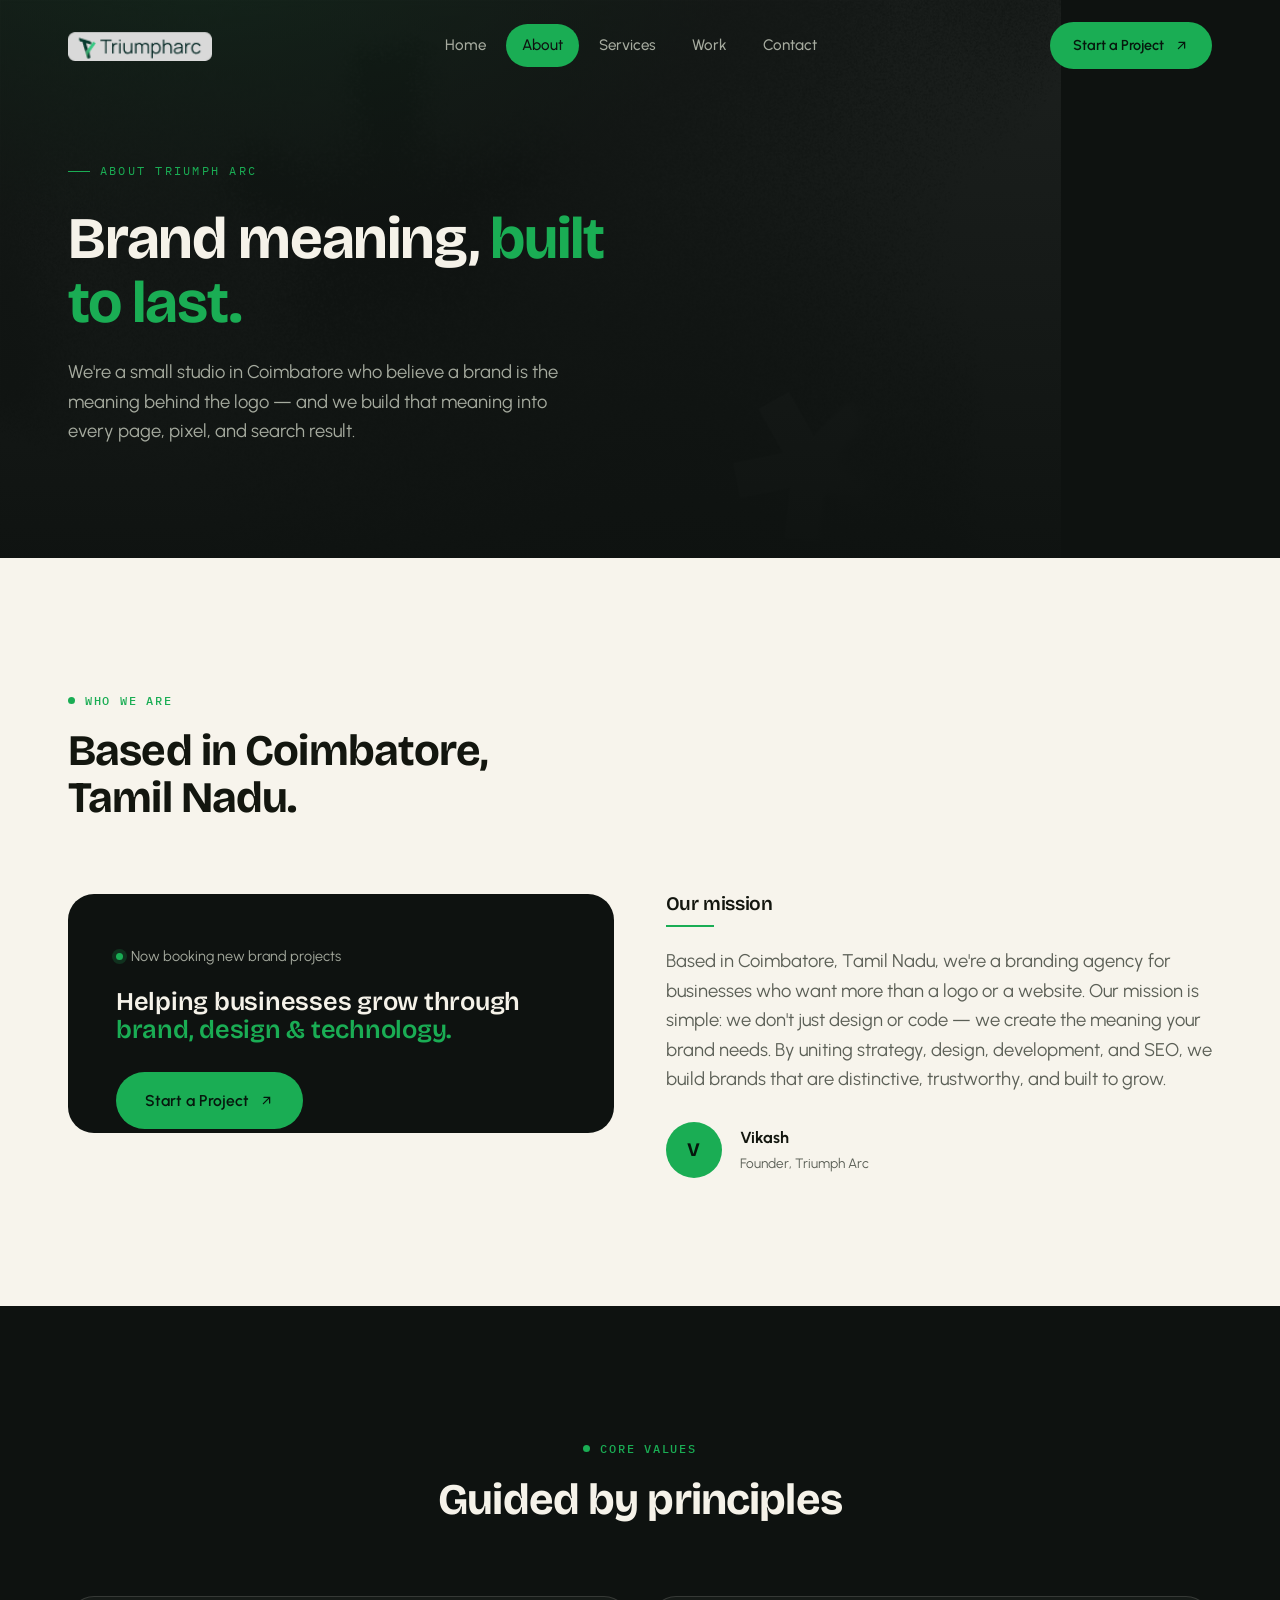
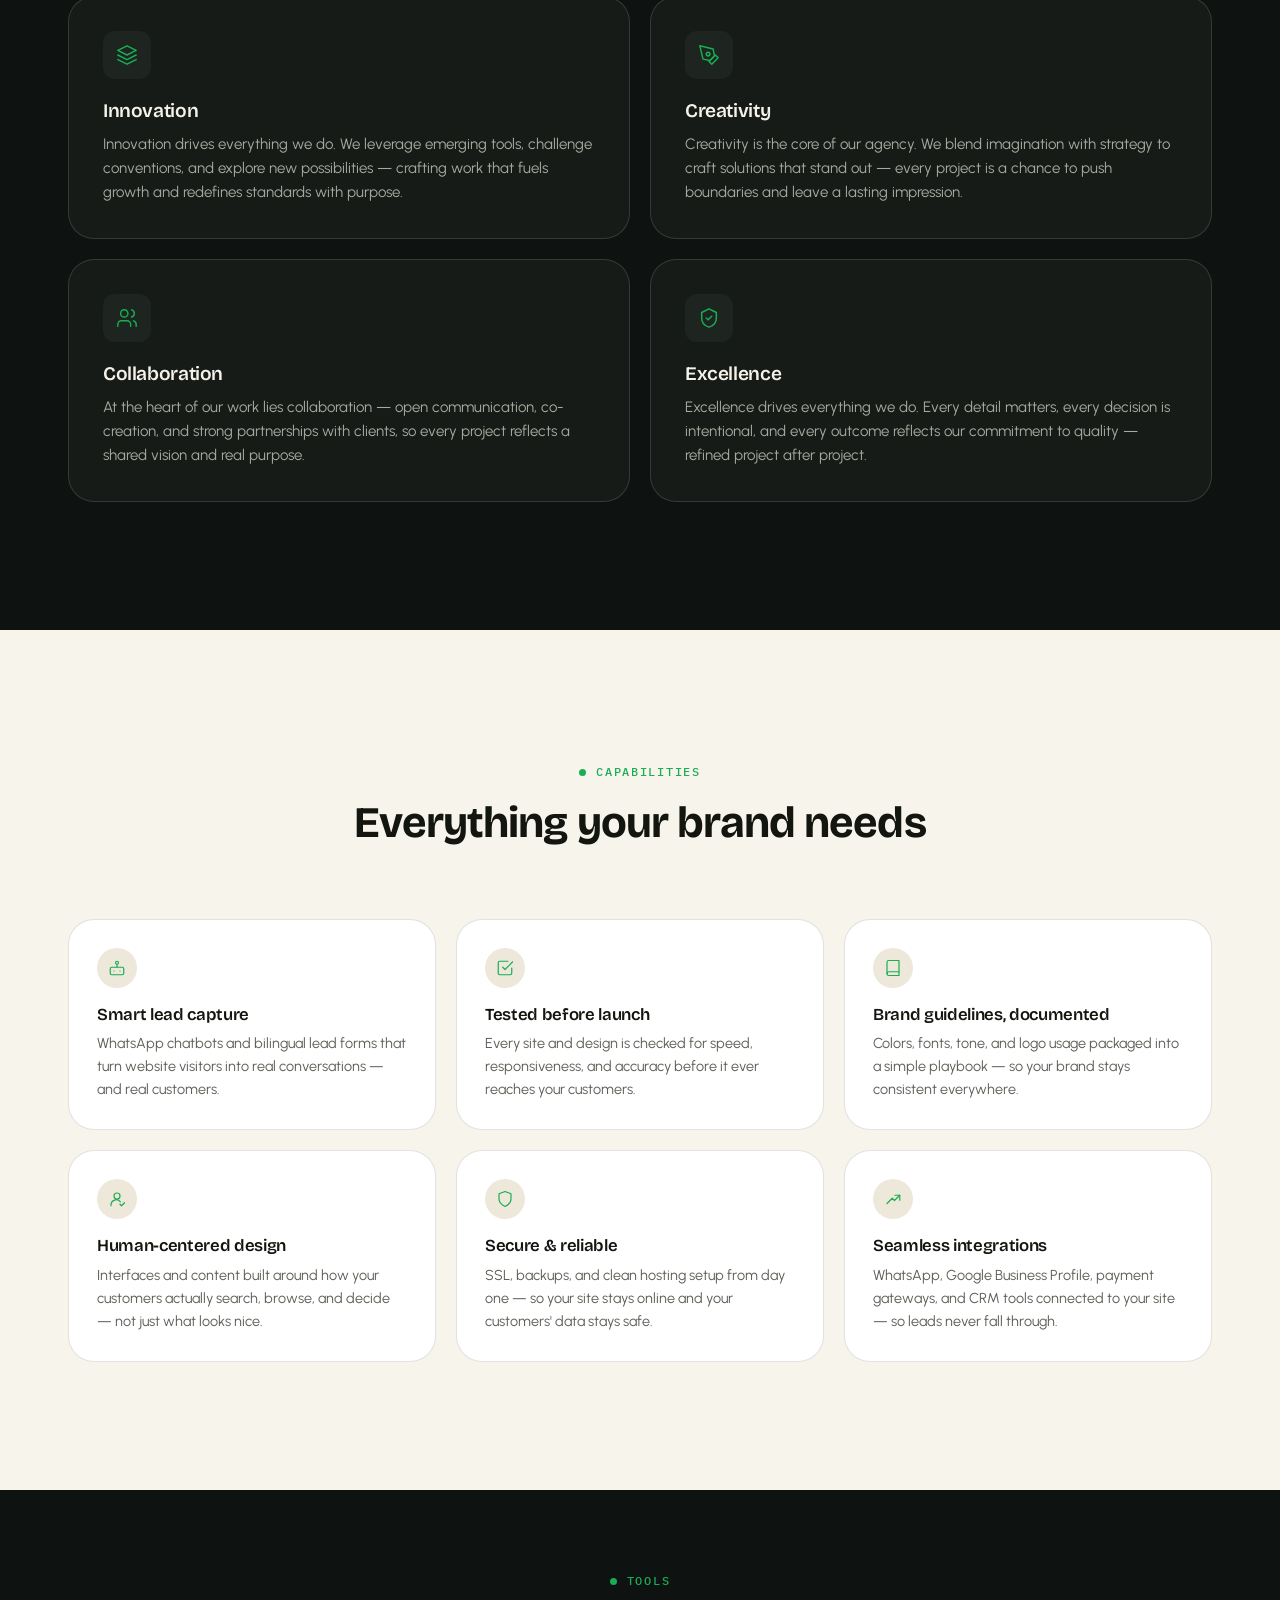
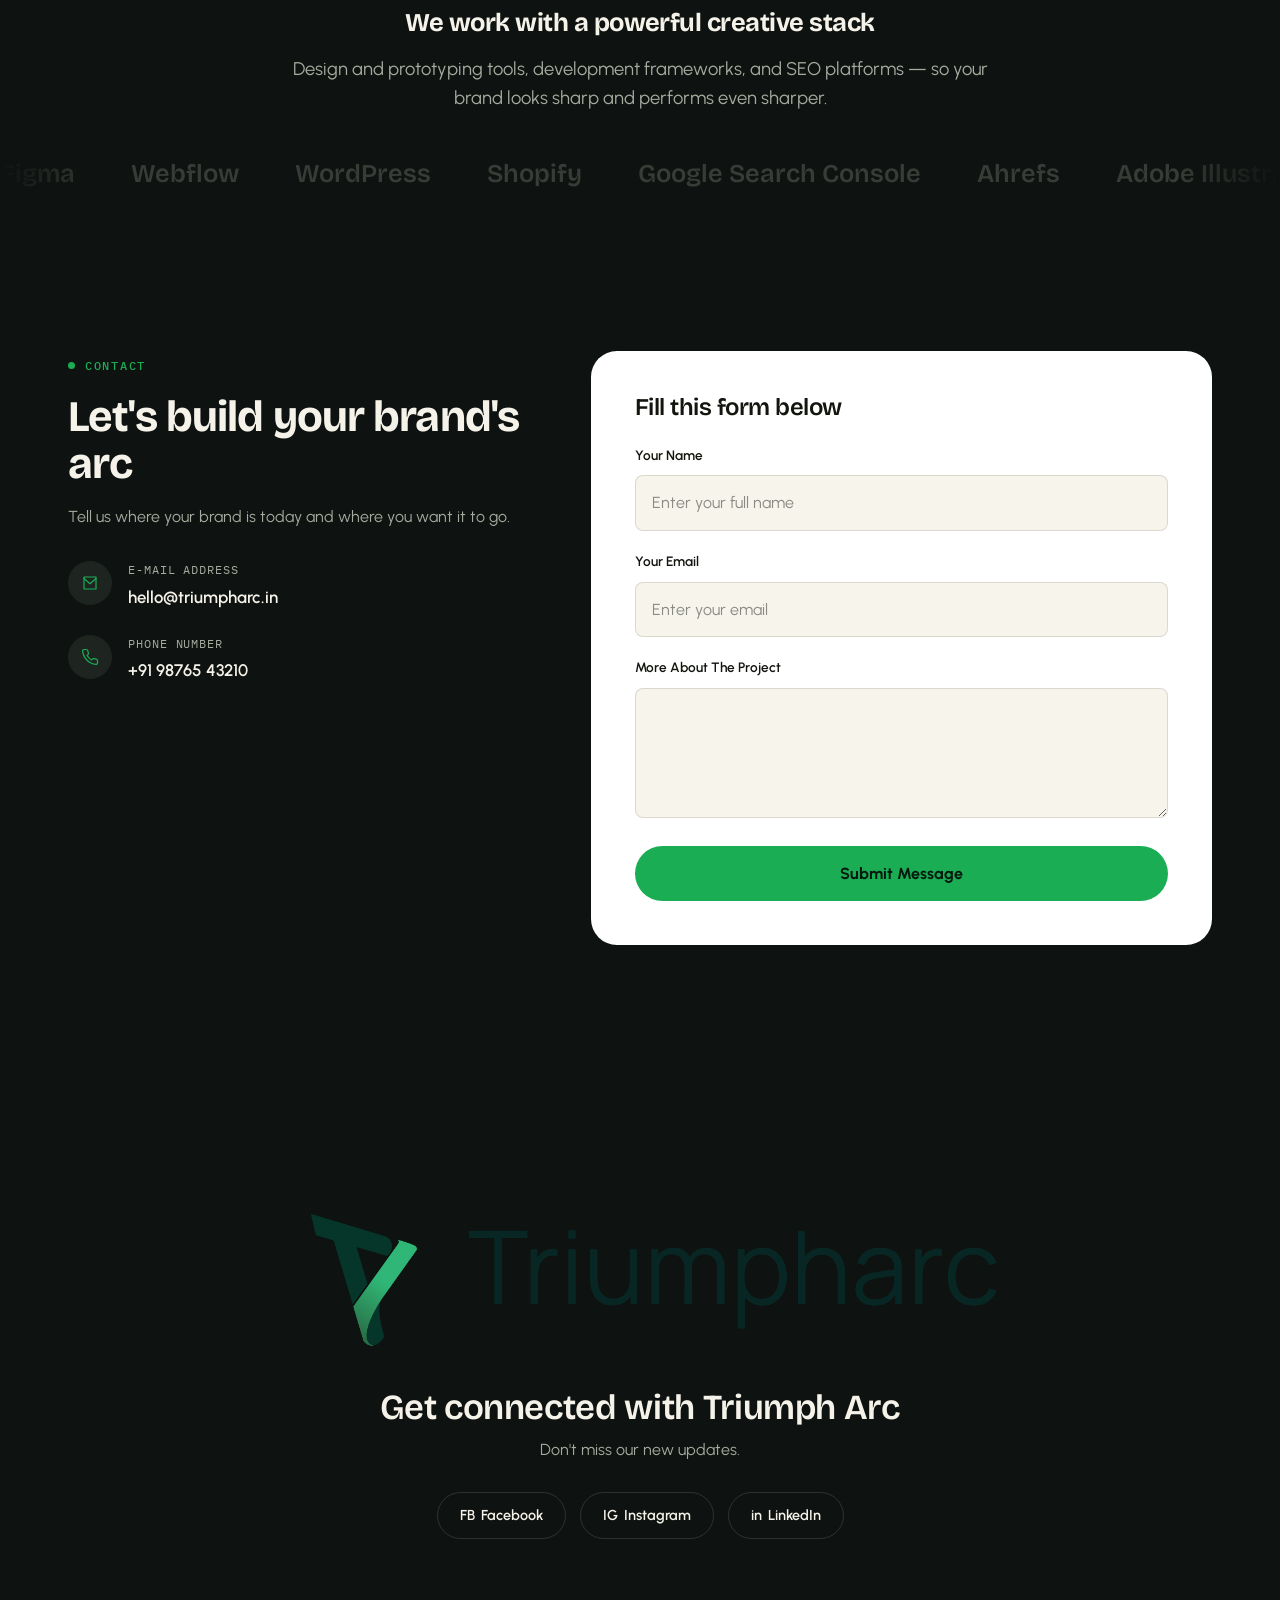
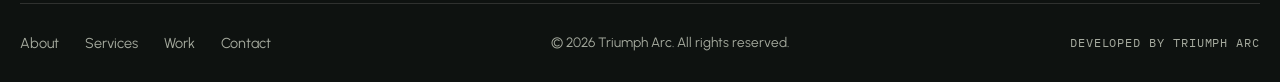
==== about.html @ 8e70c508 "Add files via upload" ====
<!DOCTYPE html>
<html lang="en-US">
<head>
<meta charset="utf-8">
<title>About | Triumph Arc</title>
<meta name="author" content="Triumph Arc">
<meta name="viewport" content="width=device-width, initial-scale=1, maximum-scale=1">
<meta name="description" content="Triumph Arc is a branding, web design & SEO studio based in Coimbatore, Tamil Nadu — built on the belief that a brand is meaning, not just a logo.">

<link rel="preconnect" href="https://fonts.googleapis.com">
<link rel="preconnect" href="https://fonts.gstatic.com" crossorigin>
<link href="https://fonts.googleapis.com/css2?family=Bricolage+Grotesque:opsz,wght@12..96,500;12..96,600;12..96,700;12..96,800&family=Urbanist:wght@400;500;600;700;800&family=IBM+Plex+Mono:wght@500&display=swap" rel="stylesheet">
<link rel="stylesheet" href="assets/css/style.css">
<link rel="shortcut icon" href="assets/images/logo/favicon.svg">
</head>
<body>

<header class="site-header">
  <div class="container">
    <a href="index.html" class="brand"><img src="assets/images/logo/logo-triumph.png" alt="Triumph Arc"></a>
    <nav class="main-nav">
      <a href="index.html">Home</a>
      <a href="about.html" class="active">About</a>
      <a href="service-single.html">Services</a>
      <a href="work-single.html">Work</a>
      <a href="contact.html">Contact</a>
    </nav>
    <div class="header-actions">
      <a href="contact.html" class="btn btn-primary">Start a Project
        <svg viewBox="0 0 24 24" fill="none" stroke="currentColor" stroke-width="2" stroke-linecap="round"><path d="M7 17 17 7M8 7h9v9"/></svg>
      </a>
      <button class="nav-toggle" aria-label="Open menu"><span></span><span></span><span></span></button>
    </div>
  </div>
</header>

<div class="mobile-nav">
  <a href="index.html">Home</a>
  <a href="about.html">About</a>
  <a href="service-single.html">Services</a>
  <a href="work-single.html">Work</a>
  <a href="contact.html">Contact</a>
  <a href="contact.html" class="btn btn-primary">Start a Project</a>
</div>

<main>

  <!-- Page hero -->
  <section class="hero hero-noVideo">
    <img class="hero-texture" src="assets/images/section/texture-1.jpg" alt="">
    <div class="container hero-inner">
      <div class="hero-eyebrow">About Triumph Arc</div>
      <h1 data-reveal>Brand meaning, <span class="accent">built to last.</span></h1>
      <p class="lead" data-reveal data-reveal-delay="1">We're a small studio in Coimbatore who believe a brand is the meaning behind the logo — and we build that meaning into every page, pixel, and search result.</p>
    </div>
  </section>

  <!-- Mission -->
  <section class="on-paper pad">
    <div class="container">
      <div class="section-head" data-reveal>
        <div class="eyebrow">Who we are</div>
        <h2>Based in Coimbatore, <br>Tamil Nadu.</h2>
      </div>
      <div class="split">
        <div data-reveal>
          <div class="intro-card" style="padding-bottom:4px;">
            <div class="status-dot"><i></i> Now booking new brand projects</div>
            <h3 style="max-width:none;">Helping businesses grow through <span class="hl">brand, design & technology.</span></h3>
            <a href="contact.html" class="btn btn-primary">Start a Project
              <svg viewBox="0 0 24 24" fill="none" stroke="currentColor" stroke-width="2" stroke-linecap="round"><path d="M7 17 17 7M8 7h9v9"/></svg>
            </a>
          </div>
        </div>
        <div data-reveal data-reveal-delay="1">
          <h4 style="margin-bottom:10px;">Our mission</h4>
          <div style="width:48px;height:2px;background:var(--green);margin-bottom:20px;"></div>
          <p class="lead" style="color:var(--text-ink-soft);">Based in Coimbatore, Tamil Nadu, we're a branding agency for businesses who want more than a logo or a website. Our mission is simple: we don't just design or code — we create the meaning your brand needs. By uniting strategy, design, development, and SEO, we build brands that are distinctive, trustworthy, and built to grow.</p>
          <div class="founder-card">
            <div class="founder-avatar">V</div>
            <div>
              <b>Vikash</b>
              <span>Founder, Triumph Arc</span>
            </div>
          </div>
        </div>
      </div>
    </div>
  </section>

  <!-- Core Values -->
  <section class="on-ink pad">
    <div class="container">
      <div class="section-head center" data-reveal>
        <div class="eyebrow" style="justify-content:center;">Core values</div>
        <h2 style="color:var(--text-paper);">Guided by principles</h2>
      </div>
      <div class="values-grid">
        <div class="value-card" data-reveal>
          <div class="ic"><svg viewBox="0 0 24 24" fill="none" stroke-width="1.6" stroke-linecap="round" stroke-linejoin="round"><path d="M12 2 2 7l10 5 10-5-10-5Z"/><path d="m2 17 10 5 10-5"/><path d="m2 12 10 5 10-5"/></svg></div>
          <h4>Innovation</h4>
          <p>Innovation drives everything we do. We leverage emerging tools, challenge conventions, and explore new possibilities — crafting work that fuels growth and redefines standards with purpose.</p>
        </div>
        <div class="value-card" data-reveal data-reveal-delay="1">
          <div class="ic"><svg viewBox="0 0 24 24" fill="none" stroke-width="1.6" stroke-linecap="round" stroke-linejoin="round"><path d="M12 19l7-7 3 3-7 7-3-3z"/><path d="M18 13l-1.5-7.5L2 2l3.5 14.5L13 18l5-5z"/><circle cx="11" cy="11" r="2"/></svg></div>
          <h4>Creativity</h4>
          <p>Creativity is the core of our agency. We blend imagination with strategy to craft solutions that stand out — every project is a chance to push boundaries and leave a lasting impression.</p>
        </div>
        <div class="value-card" data-reveal>
          <div class="ic"><svg viewBox="0 0 24 24" fill="none" stroke-width="1.6" stroke-linecap="round" stroke-linejoin="round"><circle cx="9" cy="7" r="4"/><path d="M2 21v-2a4 4 0 0 1 4-4h6a4 4 0 0 1 4 4v2"/><path d="M17 3.13a4 4 0 0 1 0 7.75"/><path d="M22 21v-2a4 4 0 0 0-3-3.87"/></svg></div>
          <h4>Collaboration</h4>
          <p>At the heart of our work lies collaboration — open communication, co-creation, and strong partnerships with clients, so every project reflects a shared vision and real purpose.</p>
        </div>
        <div class="value-card" data-reveal data-reveal-delay="1">
          <div class="ic"><svg viewBox="0 0 24 24" fill="none" stroke-width="1.6" stroke-linecap="round" stroke-linejoin="round"><path d="M12 2 4 6v6c0 5 3.4 8.7 8 10 4.6-1.3 8-5 8-10V6l-8-4Z"/><path d="m9 12 2 2 4-4"/></svg></div>
          <h4>Excellence</h4>
          <p>Excellence drives everything we do. Every detail matters, every decision is intentional, and every outcome reflects our commitment to quality — refined project after project.</p>
        </div>
      </div>
    </div>
  </section>

  <!-- Capabilities -->
  <section class="on-paper pad">
    <div class="container">
      <div class="section-head center" data-reveal>
        <div class="eyebrow" style="justify-content:center;">Capabilities</div>
        <h2>Everything your brand needs</h2>
      </div>
      <div class="capability-grid">
        <div class="capability-card" data-reveal>
          <div class="ic"><svg viewBox="0 0 24 24" fill="none" stroke-width="1.6" stroke-linecap="round" stroke-linejoin="round"><rect x="3" y="11" width="18" height="10" rx="2"/><circle cx="12" cy="5" r="2"/><path d="M12 7v4M8 16h.01M16 16h.01"/></svg></div>
          <h4>Smart lead capture</h4>
          <p>WhatsApp chatbots and bilingual lead forms that turn website visitors into real conversations — and real customers.</p>
        </div>
        <div class="capability-card" data-reveal data-reveal-delay="1">
          <div class="ic"><svg viewBox="0 0 24 24" fill="none" stroke-width="1.6" stroke-linecap="round" stroke-linejoin="round"><path d="M9 11l3 3L22 4"/><path d="M21 12v7a2 2 0 0 1-2 2H5a2 2 0 0 1-2-2V5a2 2 0 0 1 2-2h11"/></svg></div>
          <h4>Tested before launch</h4>
          <p>Every site and design is checked for speed, responsiveness, and accuracy before it ever reaches your customers.</p>
        </div>
        <div class="capability-card" data-reveal data-reveal-delay="2">
          <div class="ic"><svg viewBox="0 0 24 24" fill="none" stroke-width="1.6" stroke-linecap="round" stroke-linejoin="round"><path d="M4 19.5A2.5 2.5 0 0 1 6.5 17H20"/><path d="M6.5 2H20v20H6.5A2.5 2.5 0 0 1 4 19.5v-15A2.5 2.5 0 0 1 6.5 2Z"/></svg></div>
          <h4>Brand guidelines, documented</h4>
          <p>Colors, fonts, tone, and logo usage packaged into a simple playbook — so your brand stays consistent everywhere.</p>
        </div>
        <div class="capability-card" data-reveal>
          <div class="ic"><svg viewBox="0 0 24 24" fill="none" stroke-width="1.6" stroke-linecap="round" stroke-linejoin="round"><circle cx="12" cy="8" r="4"/><path d="M4 21v-1a7 7 0 0 1 12.5-4.3"/><path d="m16 19 2 2 4-4"/></svg></div>
          <h4>Human-centered design</h4>
          <p>Interfaces and content built around how your customers actually search, browse, and decide — not just what looks nice.</p>
        </div>
        <div class="capability-card" data-reveal data-reveal-delay="1">
          <div class="ic"><svg viewBox="0 0 24 24" fill="none" stroke-width="1.6" stroke-linecap="round" stroke-linejoin="round"><path d="M12 22s8-4 8-10V5l-8-3-8 3v7c0 6 8 10 8 10Z"/></svg></div>
          <h4>Secure & reliable</h4>
          <p>SSL, backups, and clean hosting setup from day one — so your site stays online and your customers' data stays safe.</p>
        </div>
        <div class="capability-card" data-reveal data-reveal-delay="2">
          <div class="ic"><svg viewBox="0 0 24 24" fill="none" stroke-width="1.6" stroke-linecap="round" stroke-linejoin="round"><path d="M21 7 14 14l-3-3-7 7"/><path d="M14.5 7H21v6.5"/></svg></div>
          <h4>Seamless integrations</h4>
          <p>WhatsApp, Google Business Profile, payment gateways, and CRM tools connected to your site — so leads never fall through.</p>
        </div>
      </div>
    </div>
  </section>

  <!-- Tools marquee -->
  <section class="on-ink pad-sm">
    <div class="container">
      <div class="section-head center" data-reveal style="margin-bottom:40px;">
        <div class="eyebrow" style="justify-content:center;">Tools</div>
        <h2 style="color:var(--text-paper);font-size:var(--fs-h3);">We work with a powerful creative stack</h2>
        <p>Design and prototyping tools, development frameworks, and SEO platforms — so your brand looks sharp and performs even sharper.</p>
      </div>
    </div>
    <div class="marquee" data-reveal>
      <div class="marquee-track">
        <span>Figma</span><span>Webflow</span><span>WordPress</span><span>Shopify</span><span>Google Search Console</span><span>Ahrefs</span><span>Adobe Illustrator</span><span>Framer</span>
        <span>Figma</span><span>Webflow</span><span>WordPress</span><span>Shopify</span><span>Google Search Console</span><span>Ahrefs</span><span>Adobe Illustrator</span><span>Framer</span>
      </div>
    </div>
  </section>

  <!-- Contact -->
  <section class="on-ink pad" id="contact" style="padding-top:80px;">
    <div class="container">
      <div class="contact-wrap">
        <div data-reveal>
          <div class="eyebrow">Contact</div>
          <h2 style="color:var(--text-paper);">Let's build your brand's arc</h2>
          <p style="margin-top:16px;">Tell us where your brand is today and where you want it to go.</p>
          <div style="margin-top:32px;">
            <div class="contact-item">
              <div class="ic"><svg viewBox="0 0 24 24" fill="none" stroke-width="1.6" stroke-linecap="round" stroke-linejoin="round"><path d="M4 4h16v16H4z"/><path d="m4 6 8 7 8-7"/></svg></div>
              <div><div class="lbl">E-mail address</div><div class="val">hello@triumpharc.in</div></div>
            </div>
            <div class="contact-item">
              <div class="ic"><svg viewBox="0 0 24 24" fill="none" stroke-width="1.6" stroke-linecap="round" stroke-linejoin="round"><path d="M22 16.92v3a2 2 0 0 1-2.18 2 19.79 19.79 0 0 1-8.63-3.07 19.5 19.5 0 0 1-6-6 19.79 19.79 0 0 1-3.07-8.67A2 2 0 0 1 4.11 2h3a2 2 0 0 1 2 1.72c.127.96.362 1.903.7 2.81a2 2 0 0 1-.45 2.11L8.09 9.91a16 16 0 0 0 6 6l1.27-1.27a2 2 0 0 1 2.11-.45c.907.338 1.85.573 2.81.7A2 2 0 0 1 22 16.92z"/></svg></div>
              <div><div class="lbl">Phone number</div><div class="val">+91 98765 43210</div></div>
            </div>
          </div>
        </div>
        <div data-reveal data-reveal-delay="1">
          <form class="form-contact tac-contact-form">
            <h4 class="heading fw-semibold">Fill this form below</h4>
            <input type="hidden" name="access_key" value="YOUR_WEB3FORMS_ACCESS_KEY">
            <input type="hidden" name="subject" value="New enquiry from the Triumph Arc website">
            <input type="hidden" name="from_name" value="Triumph Arc Website">
            <input type="checkbox" name="botcheck" style="display:none">
            <fieldset class="mb-21">
              <label class="fw-semibold text-body-3 mb-20">Your Name</label>
              <input type="text" name="name" placeholder="Enter your full name" required>
            </fieldset>
            <fieldset class="mb-21">
              <label class="fw-semibold text-body-3 mb-20">Your Email</label>
              <input type="email" name="email" placeholder="Enter your email" required>
            </fieldset>
            <fieldset class="mb-18">
              <label class="fw-semibold text-body-3 mb-0">More About The Project</label>
              <textarea name="message" required></textarea>
            </fieldset>
            <button type="submit" class="tf-btn w-100">Submit Message</button>
            <div class="tac-form-msg" style="display:none; margin-top:12px; font-weight:600;"></div>
          </form>
        </div>
      </div>
    </div>
  </section>

</main>

<footer class="site-footer">
  <div class="footer-top container">
    <img class="footer-wordmark" src="assets/images/logo/logo-footer.png" alt="Triumph Arc">
    <h3>Get connected with Triumph Arc</h3>
    <p>Don't miss our new updates.</p>
    <div class="footer-social">
      <a href="https://www.facebook.com/share/1HqC79cJp2/" target="_blank" rel="noopener">FB &nbsp;Facebook</a>
      <a href="https://www.instagram.com/thetriumpharc?igsh=c20ybTgyNjExNW56" target="_blank" rel="noopener">IG &nbsp;Instagram</a>
      <a href="https://www.linkedin.com/in/triumph-arc-b41528390?utm_source=share_via&utm_content=profile&utm_medium=member_android" target="_blank" rel="noopener">in &nbsp;LinkedIn</a>
    </div>
  </div>
  <div class="container footer-bottom">
    <ul class="footer-links">
      <li><a href="about.html">About</a></li>
      <li><a href="service-single.html">Services</a></li>
      <li><a href="work-single.html">Work</a></li>
      <li><a href="contact.html">Contact</a></li>
    </ul>
    <p class="footer-copy">© 2026 Triumph Arc. All rights reserved.</p>
    <span class="footer-credit">Developed by Triumph Arc</span>
  </div>
</footer>

<script src="assets/js/main.js"></script>
</body>
</html>
---- assets/css/style.css ----
/* ==========================================================================
   TRIUMPH ARC — Design System
   Brand: growth redefined. Signature motif: the rising arc (the "arc" in
   Triumph Arc / a growth curve) used as a structural divider + graphic,
   never as decoration for its own sake.
   ========================================================================== */

:root {
  /* ---- Color: ink & paper + the four brand hues lifted from the logo ---- */
  --ink: #0E1210;
  --ink-2: #161B18;
  --ink-3: #1E2521;
  --paper: #F7F4EC;
  --paper-2: #FFFFFF;
  --paper-3: #EDE8DA;

  --text-ink: #13160F;
  --text-ink-soft: #5B5F56;
  --text-paper: #F5F2E9;
  --text-paper-soft: #A6AB9F;

  --line-ink: rgba(19, 22, 15, 0.12);
  --line-ink-strong: rgba(19, 22, 15, 0.22);
  --line-paper: rgba(245, 242, 233, 0.14);
  --line-paper-strong: rgba(245, 242, 233, 0.26);

  --green: #1AAD54;
  --green-deep: #12793B;
  --red: #E7382F;
  --gold: #F3BA0B;
  --blue: #3E82E6;

  /* ---- Type ---- */
  --font-display: "Bricolage Grotesque", "Urbanist", sans-serif;
  --font-body: "Urbanist", sans-serif;
  --font-mono: "IBM Plex Mono", monospace;

  --fs-h1: clamp(2.5rem, 4.6vw, 4.5rem);
  --fs-h2: clamp(2rem, 3.4vw, 3rem);
  --fs-h3: clamp(1.4rem, 2vw, 1.75rem);
  --fs-h4: 1.2rem;
  --fs-lg: 1.15rem;
  --fs-body: 1rem;
  --fs-sm: 0.9rem;
  --fs-label: 0.78rem;

  /* ---- Spacing / shape ---- */
  --container: 1240px;
  --pad: clamp(20px, 5vw, 48px);
  --section-pad: clamp(72px, 10vw, 132px);
  --radius-sm: 8px;
  --radius-md: 16px;
  --radius-lg: 26px;
  --radius-pill: 999px;

  --ease: cubic-bezier(0.16, 1, 0.3, 1);
}

/* ---- Reset ---- */
* { box-sizing: border-box; }
html { scroll-behavior: smooth; }
@media (prefers-reduced-motion: reduce) {
  html { scroll-behavior: auto; }
  * { animation-duration: 0.01ms !important; animation-iteration-count: 1 !important; transition-duration: 0.01ms !important; scroll-behavior: auto !important; }
}

body, h1, h2, h3, h4, p, figure, blockquote { margin: 0; }
ul { margin: 0; padding: 0; list-style: none; }
a { color: inherit; text-decoration: none; }
img { max-width: 100%; display: block; }
button { font: inherit; cursor: pointer; }
input, textarea, select { font: inherit; }

body {
  background: var(--paper);
  color: var(--text-ink);
  font-family: var(--font-body);
  font-size: var(--fs-body);
  line-height: 1.6;
  -webkit-font-smoothing: antialiased;
  overflow-x: hidden;
}

::selection { background: var(--green); color: var(--ink); }

:focus-visible {
  outline: 2px solid var(--green);
  outline-offset: 3px;
}

.container {
  max-width: var(--container);
  margin: 0 auto;
  padding: 0 var(--pad);
}

section { position: relative; }

.on-ink { background: var(--ink); color: var(--text-paper); }
.on-paper { background: var(--paper); color: var(--text-ink); }
.on-paper-2 { background: var(--paper-2); color: var(--text-ink); }

.pad { padding-top: var(--section-pad); padding-bottom: var(--section-pad); }
.pad-top { padding-top: var(--section-pad); }
.pad-bot { padding-bottom: var(--section-pad); }
.pad-sm { padding-top: clamp(48px,6vw,80px); padding-bottom: clamp(48px,6vw,80px); }

/* ==========================================================================
   Typography
   ========================================================================== */

h1, h2, h3, h4, .font-display {
  font-family: var(--font-display);
  font-weight: 700;
  letter-spacing: -0.02em;
  line-height: 1.08;
}

h1 { font-size: var(--fs-h1); }
h2 { font-size: var(--fs-h2); }
h3 { font-size: var(--fs-h3); font-weight: 600; letter-spacing: -0.01em; }
h4 { font-size: var(--fs-h4); font-weight: 600; }

p { color: var(--text-ink-soft); }
.on-ink p, .on-ink .text-soft { color: var(--text-paper-soft); }

.lead { font-size: var(--fs-lg); line-height: 1.6; }

.eyebrow {
  display: inline-flex;
  align-items: center;
  gap: 10px;
  font-family: var(--font-mono);
  font-size: var(--fs-label);
  text-transform: uppercase;
  letter-spacing: 0.14em;
  color: var(--green);
  font-weight: 500;
  margin-bottom: 18px;
}
.eyebrow::before {
  content: "";
  width: 7px; height: 7px;
  border-radius: 50%;
  background: var(--green);
  flex-shrink: 0;
}
.on-ink .eyebrow { color: var(--green); }

.section-head { max-width: 640px; margin-bottom: clamp(40px, 6vw, 72px); }
.section-head.center { max-width: 700px; margin-left: auto; margin-right: auto; text-align: center; }
.section-head p { margin-top: 18px; font-size: var(--fs-lg); }

.text-ink { color: var(--text-ink) !important; }
.text-soft { color: var(--text-ink-soft); }
.text-green { color: var(--green); }

.gradient-text {
  background: linear-gradient(90deg, var(--green), var(--blue) 55%, var(--gold));
  -webkit-background-clip: text;
  background-clip: text;
  color: transparent;
}

/* ==========================================================================
   Buttons
   ========================================================================== */

.btn {
  display: inline-flex;
  align-items: center;
  justify-content: center;
  gap: 10px;
  font-family: var(--font-body);
  font-weight: 600;
  font-size: 0.98rem;
  padding: 15px 28px;
  border-radius: var(--radius-pill);
  border: 1.5px solid transparent;
  transition: transform 0.3s var(--ease), background 0.25s ease, border-color 0.25s ease, color 0.25s ease, box-shadow 0.25s ease;
  white-space: nowrap;
}
.btn svg { width: 15px; height: 15px; flex-shrink: 0; transition: transform 0.3s var(--ease); }
.btn:hover svg { transform: translate(3px, -3px); }
.btn:active { transform: scale(0.97); }

.btn-primary {
  background: var(--green);
  color: #06170D;
  box-shadow: 0 1px 0 rgba(0,0,0,0.05);
}
.btn-primary:hover { background: #22c261; box-shadow: 0 8px 24px -8px rgba(26,173,84,0.55); }

.btn-outline-ink { border-color: var(--line-ink-strong); color: var(--text-ink); }
.btn-outline-ink:hover { border-color: var(--text-ink); background: var(--text-ink); color: var(--paper); }

.btn-outline-paper { border-color: var(--line-paper-strong); color: var(--text-paper); }
.btn-outline-paper:hover { border-color: var(--text-paper); background: var(--text-paper); color: var(--ink); }

.btn-block { width: 100%; }
.btn[disabled] { opacity: 0.6; cursor: not-allowed; transform: none !important; }

/* ==========================================================================
   Header
   ========================================================================== */

.site-header {
  position: fixed;
  top: 0; left: 0; right: 0;
  z-index: 100;
  padding: 22px 0;
  transition: background 0.35s ease, padding 0.35s ease, border-color 0.35s ease, box-shadow .35s ease;
  border-bottom: 1px solid transparent;
}
.site-header.is-scrolled {
  padding: 14px 0;
  background: rgba(14, 18, 16, 0.82);
  backdrop-filter: blur(14px);
  -webkit-backdrop-filter: blur(14px);
  border-bottom-color: var(--line-paper);
  box-shadow: 0 10px 30px -18px rgba(0,0,0,0.6);
}
.site-header .container { display: flex; align-items: center; justify-content: space-between; gap: 24px; }

.brand { display: flex; align-items: center; gap: 10px; flex-shrink: 0; }
.brand img { height: 30px; width: auto; }

.main-nav { display: flex; align-items: center; gap: 4px; }
.main-nav a {
  font-size: 0.95rem;
  font-weight: 500;
  color: var(--text-paper-soft);
  padding: 9px 16px;
  border-radius: var(--radius-pill);
  transition: color 0.25s ease, background 0.25s ease;
}
.main-nav a:hover { color: var(--text-paper); }
.main-nav a.active { color: var(--ink); background: var(--green); }

.header-actions { display: flex; align-items: center; gap: 14px; flex-shrink: 0; }
.header-actions .btn { padding: 11px 22px; font-size: 0.9rem; }

.nav-toggle {
  display: none;
  flex-direction: column;
  gap: 5px;
  background: none;
  border: none;
  padding: 10px;
  z-index: 210;
}
.nav-toggle span { width: 22px; height: 2px; background: var(--text-paper); border-radius: 2px; transition: transform 0.3s ease, opacity 0.3s ease; }
.nav-toggle.is-open span:nth-child(1) { transform: translateY(7px) rotate(45deg); }
.nav-toggle.is-open span:nth-child(2) { opacity: 0; }
.nav-toggle.is-open span:nth-child(3) { transform: translateY(-7px) rotate(-45deg); }

/* ==========================================================================
   Mobile nav drawer
   ========================================================================== */

.mobile-nav {
  position: fixed; inset: 0;
  background: var(--ink);
  z-index: 200;
  display: flex;
  flex-direction: column;
  padding: 100px var(--pad) 40px;
  transform: translateY(-100%);
  transition: transform 0.45s var(--ease);
}
.mobile-nav.is-open { transform: translateY(0); }
.mobile-nav a {
  font-family: var(--font-display);
  font-size: 2.2rem;
  font-weight: 600;
  color: var(--text-paper);
  padding: 14px 0;
  border-bottom: 1px solid var(--line-paper);
}
.mobile-nav .btn { margin-top: 28px; align-self: flex-start; }

/* ==========================================================================
   Arc — signature graphic
   ========================================================================== */

.arc-divider { display: block; width: 100%; height: auto; line-height: 0; }
.arc-divider svg { display: block; width: 100%; height: 64px; }
.arc-to-paper { fill: var(--paper); }
.arc-to-ink { fill: var(--ink); }
.arc-to-paper2 { fill: var(--paper-2); }

.arc-graphic { position: absolute; pointer-events: none; }
.arc-graphic path {
  fill: none;
  stroke-width: 1.6;
  stroke-dasharray: 900;
  stroke-dashoffset: 900;
  transition: stroke-dashoffset 1.8s var(--ease);
}
.arc-graphic.is-drawn path { stroke-dashoffset: 0; }

/* ==========================================================================
   Hero — video (index) + standard (inner pages)
   ========================================================================== */

.hero {
  position: relative;
  min-height: 92vh;
  display: flex;
  align-items: center;
  padding-top: 140px;
  padding-bottom: 90px;
  background: var(--ink);
  color: var(--text-paper);
  overflow: hidden;
}
.hero-video-wrap { position: absolute; inset: 0; z-index: 0; }
.hero-video-wrap video {
  width: 100%; height: 100%;
  object-fit: cover;
}
.hero-video-wrap::after {
  content: "";
  position: absolute; inset: 0;
  background: linear-gradient(180deg, rgba(10,13,11,0.78) 0%, rgba(10,13,11,0.55) 38%, rgba(10,13,11,0.92) 100%);
}
.hero-noVideo { background: radial-gradient(ellipse 900px 500px at 15% -10%, rgba(26,173,84,0.20), transparent 60%), var(--ink); min-height: 62vh; }
.hero-noVideo .hero-texture { position: absolute; inset: 0; opacity: 0.16; object-fit: cover; mix-blend-mode: luminosity; }
.hero-noVideo::after { content:""; position:absolute; inset:0; background: linear-gradient(180deg, rgba(14,18,16,0.55), rgba(14,18,16,0.96)); }

.hero-inner { position: relative; z-index: 2; width: 100%; }
.hero-eyebrow {
  font-family: var(--font-mono);
  font-size: var(--fs-label);
  text-transform: uppercase;
  letter-spacing: 0.18em;
  color: var(--green);
  display: flex; align-items: center; gap: 10px;
  margin-bottom: 26px;
}
.hero-eyebrow::before { content:""; width: 22px; height: 1px; background: var(--green); }

.hero h1 { max-width: 15ch; }
.hero h1 .accent { color: var(--green); }
.hero .lead { max-width: 46ch; margin-top: 24px; color: var(--text-paper-soft); }
.hero-cta { display: flex; gap: 16px; margin-top: 40px; flex-wrap: wrap; }

.hero-stats {
  display: flex; gap: clamp(28px,4vw,56px);
  margin-top: 72px;
  padding-top: 32px;
  border-top: 1px solid var(--line-paper);
  flex-wrap: wrap;
}
.hero-stats .stat b { font-family: var(--font-display); font-size: 2rem; display:block; color: var(--text-paper); }
.hero-stats .stat span { font-family: var(--font-mono); font-size: 0.75rem; letter-spacing: 0.08em; text-transform: uppercase; color: var(--text-paper-soft); }

.hero-arc { position: absolute; right: -4%; bottom: 6%; width: 46%; max-width: 620px; z-index: 1; opacity: 0.9; }

/* ==========================================================================
   Intro / About strip
   ========================================================================== */

.intro-grid {
  display: grid;
  grid-template-columns: 1.05fr 0.95fr;
  gap: clamp(32px, 5vw, 64px);
  align-items: start;
}
.intro-card {
  background: var(--ink);
  color: var(--text-paper);
  border-radius: var(--radius-lg);
  padding: clamp(32px, 4vw, 48px);
  position: relative;
  overflow: hidden;
}
.intro-card .status-dot { display:inline-flex; align-items:center; gap:8px; font-size: var(--fs-sm); color: var(--text-paper-soft); margin-bottom: 20px; }
.intro-card .status-dot i { width:7px; height:7px; border-radius:50%; background: var(--green); box-shadow: 0 0 0 4px rgba(26,173,84,0.2); }
.intro-card h3 { color: var(--text-paper); max-width: 20ch; margin-bottom: 28px; }
.intro-card h3 .hl { color: var(--green); }

.trust-card {
  background: var(--paper-2);
  border: 1px solid var(--line-ink);
  border-radius: var(--radius-lg);
  padding: clamp(26px, 3vw, 34px);
  margin-bottom: 20px;
}
.trust-card p { color: var(--text-ink); font-weight: 600; font-size: 1.02rem; margin-bottom: 20px; }
.trust-clients { display: flex; flex-wrap: wrap; gap: 8px 18px; }
.trust-clients span {
  font-family: var(--font-mono);
  font-size: 0.72rem;
  letter-spacing: 0.06em;
  text-transform: uppercase;
  color: var(--text-ink-soft);
  padding: 6px 0;
}

.quote-card {
  background: var(--paper-3);
  border-radius: var(--radius-lg);
  padding: clamp(26px, 3vw, 34px);
  position: relative;
}
.quote-card .mark { font-family: var(--font-display); font-size: 3rem; color: var(--green); line-height: 0.5; display:block; margin-bottom: 14px; }
.quote-card p { color: var(--text-ink); font-size: 1.08rem; font-weight: 500; line-height: 1.5; }
.quote-card .cite { margin-top: 20px; display: flex; align-items: center; gap: 12px; flex-wrap: wrap; font-family: var(--font-mono); font-size: 0.78rem; text-transform: uppercase; letter-spacing: 0.05em; color: var(--text-ink-soft); }
.quote-card .cite b { color: var(--text-ink); font-family: var(--font-body); text-transform: none; letter-spacing: 0; font-weight: 700; white-space: nowrap; }
.quote-card .cite .dot { width: 4px; height: 4px; border-radius: 50%; background: var(--line-ink-strong); }

/* ==========================================================================
   Process
   ========================================================================== */

.process-layout { display: grid; grid-template-columns: 0.8fr 1.2fr; gap: clamp(32px,5vw,64px); align-items: center; }
.process-list { display: grid; gap: 14px; }
.process-card {
  background: var(--paper-2);
  border: 1px solid var(--line-ink);
  border-radius: var(--radius-lg);
  padding: clamp(24px, 2.6vw, 32px);
  display: grid;
  grid-template-columns: auto 1fr auto;
  gap: 22px;
  align-items: start;
  transition: border-color 0.3s ease, transform 0.3s ease, box-shadow .3s ease;
}
.process-card:hover { border-color: var(--green); transform: translateY(-3px); box-shadow: 0 16px 36px -22px rgba(26,173,84,0.35); }
.process-icon {
  width: 46px; height: 46px;
  border-radius: 50%;
  background: var(--paper-3);
  display: flex; align-items: center; justify-content: center;
  flex-shrink: 0;
}
.process-icon svg { width: 20px; height: 20px; stroke: var(--green); }
.process-card h4 { margin-bottom: 8px; }
.process-card p { font-size: 0.95rem; margin: 0; }
.process-num { font-family: var(--font-mono); font-size: 0.85rem; color: var(--text-ink-soft); white-space: nowrap; padding-top: 4px; }
.process-num b { color: var(--green); }

/* ==========================================================================
   Benefits
   ========================================================================== */

.benefit-grid { display: grid; grid-template-columns: repeat(4, 1fr); gap: 20px; }
.benefit-card {
  background: var(--paper-2);
  border: 1px solid var(--line-ink);
  border-radius: var(--radius-lg);
  padding: clamp(24px, 2.4vw, 30px);
  transition: transform .3s ease, border-color .3s ease;
}
.benefit-card:hover { transform: translateY(-4px); border-color: var(--line-ink-strong); }
.benefit-card .num { font-family: var(--font-mono); font-size: 0.78rem; color: var(--green); letter-spacing: 0.06em; margin-bottom: 18px; display:block; }
.benefit-card h4 { margin-bottom: 10px; }
.benefit-card p { font-size: 0.92rem; }

/* ==========================================================================
   Work / Case-study cards
   ========================================================================== */

.work-grid { display: grid; grid-template-columns: repeat(2, 1fr); gap: 22px; }
.work-card {
  background: var(--ink-2);
  border: 1px solid var(--line-paper);
  border-radius: var(--radius-lg);
  overflow: hidden;
  display: flex;
  flex-direction: column;
  transition: transform .35s var(--ease), border-color .35s ease;
}
.work-card:hover { transform: translateY(-6px); border-color: var(--green); }
.work-shot { position: relative; aspect-ratio: 16/10; overflow: hidden; background: var(--ink-3); }
.work-shot .dots { position: absolute; top: 14px; left: 14px; display: flex; gap: 6px; z-index: 2; }
.work-shot .dots span { width: 8px; height: 8px; border-radius: 50%; background: rgba(255,255,255,0.55); }
.work-shot img { width: 100%; height: 100%; object-fit: cover; object-position: top; transition: transform .6s var(--ease); }
.work-card:hover .work-shot img { transform: scale(1.04); }
.work-body { padding: 26px; flex: 1; display: flex; flex-direction: column; }
.work-tag { font-family: var(--font-mono); font-size: 0.72rem; text-transform: uppercase; letter-spacing: 0.08em; color: var(--green); margin-bottom: 10px; }
.work-body h4 { color: var(--text-paper); font-size: 1.3rem; margin-bottom: 10px; }
.work-body p { font-size: 0.94rem; margin-bottom: 18px; }
.work-meta { display: flex; flex-wrap: wrap; gap: 8px; margin-top: auto; }
.work-meta span {
  font-family: var(--font-mono);
  font-size: 0.7rem;
  letter-spacing: 0.03em;
  color: var(--text-paper-soft);
  border: 1px solid var(--line-paper);
  border-radius: var(--radius-pill);
  padding: 5px 12px;
}
.work-link { display:inline-flex; align-items:center; gap:8px; margin-top:18px; font-weight:600; font-size:0.9rem; color: var(--text-paper); }
.work-link svg { width:14px; height:14px; transition: transform .3s var(--ease); }
.work-card:hover .work-link svg { transform: translate(3px,-3px); }

/* ==========================================================================
   Stats
   ========================================================================== */

.stats-wrap { display: grid; grid-template-columns: 1fr 1fr; gap: clamp(32px,5vw,64px); align-items: center; }
.stat-quote { font-family: var(--font-display); font-size: clamp(1.3rem,2.2vw,1.7rem); font-weight: 500; color: var(--text-paper); line-height: 1.4; }
.stat-quote span { color: var(--green); }
.stat-quote .attribution { display:block; margin-top:20px; font-family: var(--font-mono); font-size: 0.78rem; text-transform: uppercase; letter-spacing: 0.06em; color: var(--text-paper-soft); }

.arc-stat-panel { position: relative; padding: 20px 0 0; }
.arc-stat-panel svg { width: 100%; height: auto; display: block; }
.arc-stat-nums { display: flex; justify-content: space-between; margin-top: 6px; }
.arc-stat-nums .item { text-align: center; }
.arc-stat-nums .item b { font-family: var(--font-display); font-size: clamp(2.2rem,4vw,3.2rem); color: var(--text-paper); display:block; }
.arc-stat-nums .item span { font-family: var(--font-mono); font-size: 0.72rem; text-transform: uppercase; letter-spacing: 0.08em; color: var(--text-paper-soft); }

/* ==========================================================================
   Testimonials
   ========================================================================== */

.testi-wrap { display: grid; grid-template-columns: 1.1fr 0.9fr; gap: clamp(32px,5vw,64px); align-items: center; }
.testi-quote-mark { color: var(--line-paper-strong); margin-bottom: 18px; }
.testi-quote-mark svg { width: 46px; height: auto; }
.testi-slide { display: none; }
.testi-slide.is-active { display: block; animation: fadeUp .5s var(--ease); }
.testi-stars { display: flex; gap: 4px; margin-bottom: 18px; color: var(--gold); }
.testi-stars svg { width: 16px; height: 16px; }
.testi-text { font-family: var(--font-display); font-size: clamp(1.2rem,2vw,1.55rem); font-weight: 500; color: var(--text-paper); line-height: 1.45; margin-bottom: 26px; }
.testi-cite { display: flex; align-items: center; gap: 12px; font-size: 0.9rem; color: var(--text-paper-soft); }
.testi-cite b { color: var(--text-paper); font-weight: 700; }
.testi-cite .dot { width:4px; height:4px; border-radius:50%; background: var(--line-paper-strong); }
.testi-dots { display: flex; gap: 8px; margin-top: 32px; }
.testi-dots button { width: 28px; height: 3px; border-radius: 2px; border: none; background: var(--line-paper-strong); padding:0; transition: background .3s ease, width .3s ease; }
.testi-dots button.is-active { background: var(--green); width: 40px; }

.testi-visual { position: relative; border-radius: var(--radius-lg); overflow: hidden; aspect-ratio: 4/5; background: var(--ink-3); }
.testi-visual img { width: 100%; height: 100%; object-fit: cover; position: absolute; inset:0; opacity: 0; transition: opacity .6s ease; }
.testi-visual img.is-active { opacity: 1; }

@keyframes fadeUp { from { opacity:0; transform: translateY(10px);} to { opacity:1; transform:none; } }

/* ==========================================================================
   FAQ
   ========================================================================== */

.faq-list { display: grid; gap: 1px; background: var(--line-ink); border: 1px solid var(--line-ink); border-radius: var(--radius-lg); overflow: hidden; }
.faq-item { background: var(--paper-2); }
.faq-q {
  width: 100%;
  display: flex;
  align-items: center;
  justify-content: space-between;
  gap: 20px;
  padding: 26px 28px;
  background: none;
  border: none;
  text-align: left;
  font-family: var(--font-body);
  font-weight: 600;
  font-size: 1.05rem;
  color: var(--text-ink);
}
.faq-q .plus { flex-shrink:0; width: 30px; height: 30px; border-radius: 50%; border: 1px solid var(--line-ink-strong); position: relative; transition: transform .35s var(--ease), background .3s ease, border-color .3s ease; }
.faq-q .plus::before, .faq-q .plus::after { content:""; position:absolute; background: var(--text-ink); transition: transform .3s ease, opacity .3s ease; }
.faq-q .plus::before { top:50%; left:8px; right:8px; height:1.4px; transform: translateY(-50%); }
.faq-q .plus::after { left:50%; top:8px; bottom:8px; width:1.4px; transform: translateX(-50%); }
.faq-item.is-open .faq-q .plus { background: var(--green); border-color: var(--green); }
.faq-item.is-open .faq-q .plus::before, .faq-item.is-open .faq-q .plus::after { background: #06170D; }
.faq-item.is-open .faq-q .plus::after { opacity: 0; transform: translateX(-50%) rotate(90deg); }
.faq-a { max-height: 0; overflow: hidden; transition: max-height .4s var(--ease); }
.faq-a-inner { padding: 0 28px 28px; max-width: 68ch; }
.faq-a-inner p { margin: 0; }

/* ==========================================================================
   Contact section + Form (structure/behaviour untouched — style only)
   ========================================================================== */

.contact-wrap { display: grid; grid-template-columns: 0.85fr 1.15fr; gap: clamp(32px,5vw,72px); }
.contact-item { display: flex; gap: 16px; align-items: flex-start; margin-bottom: 24px; }
.contact-item .ic { width: 44px; height: 44px; border-radius: 50%; background: var(--ink-3); display:flex; align-items:center; justify-content:center; flex-shrink:0; }
.contact-item .ic svg { width: 18px; height: 18px; stroke: var(--green); }
.contact-item .lbl { font-family: var(--font-mono); font-size: 0.72rem; text-transform: uppercase; letter-spacing: 0.08em; color: var(--text-paper-soft); margin-bottom: 4px; }
.contact-item .val { font-size: 1.05rem; font-weight: 600; color: var(--text-paper); }
.contact-social { display: flex; gap: 10px; margin-top: 32px; }
.contact-social a { width: 42px; height: 42px; border-radius: 50%; border: 1px solid var(--line-paper-strong); display:flex; align-items:center; justify-content:center; transition: background .25s ease, border-color .25s ease; }
.contact-social a:hover { background: var(--green); border-color: var(--green); }
.contact-social a svg { width: 17px; height: 17px; stroke: var(--text-paper); }
.contact-social a:hover svg { stroke: #06170D; }

.form-contact {
  background: var(--paper-2);
  border-radius: var(--radius-lg);
  padding: clamp(28px, 3.4vw, 44px);
  color: var(--text-ink);
}
.form-contact .heading { font-family: var(--font-display); font-size: 1.5rem; margin-bottom: 24px; color: var(--text-ink); }
.form-contact fieldset { border: none; padding: 0; margin: 0 0 20px; }
.form-contact label { display: block; font-size: 0.85rem; font-weight: 600; margin-bottom: 9px; color: var(--text-ink); }
.form-contact input[type="text"],
.form-contact input[type="email"],
.form-contact textarea {
  width: 100%;
  background: var(--paper);
  border: 1.5px solid var(--line-ink);
  border-radius: var(--radius-sm);
  padding: 14px 16px;
  color: var(--text-ink);
  transition: border-color .25s ease, background .25s ease;
}
.form-contact textarea { min-height: 130px; resize: vertical; }
.form-contact input:focus, .form-contact textarea:focus {
  outline: none;
  border-color: var(--green);
  background: var(--paper-2);
}
.form-contact input::placeholder, .form-contact textarea::placeholder { color: var(--text-ink-soft); opacity: 0.7; }
.form-contact .tf-btn {
  display: inline-flex; align-items:center; justify-content:center;
  width: 100%;
  background: var(--green);
  color: #06170D;
  font-weight: 700;
  padding: 15px 24px;
  border-radius: var(--radius-pill);
  border: none;
  font-size: 1rem;
  transition: background .25s ease, transform .2s ease;
}
.form-contact .tf-btn:hover { background: #22c261; }
.form-contact .tf-btn:active { transform: scale(0.98); }
.form-contact .tf-btn[disabled] { opacity: 0.65; cursor: not-allowed; }
.tac-form-msg { font-size: 0.9rem; }

/* ==========================================================================
   Footer
   ========================================================================== */

footer.site-footer { background: var(--ink); color: var(--text-paper); position: relative; overflow: hidden; }
.footer-top { padding: clamp(56px,8vw,96px) 0 clamp(40px,6vw,64px); text-align: center; position: relative; }
.footer-wordmark { width: min(720px, 88%); margin: 0 auto 28px; opacity: 0.9; }
.footer-top h3 { font-size: clamp(1.5rem,3vw,2.2rem); margin-bottom: 10px; }
.footer-top p { color: var(--text-paper-soft); margin-bottom: 30px; }
.footer-social { display: flex; justify-content: center; gap: 14px; flex-wrap: wrap; }
.footer-social a {
  display: flex; align-items: center; gap: 10px;
  padding: 11px 22px;
  border: 1px solid var(--line-paper);
  border-radius: var(--radius-pill);
  font-size: 0.9rem;
  font-weight: 600;
  transition: border-color .25s ease, background .25s ease, color .25s ease;
}
.footer-social a:hover { border-color: var(--green); background: var(--green); color: #06170D; }
.footer-social a svg { width: 15px; height: 15px; }

.footer-bottom {
  border-top: 1px solid var(--line-paper);
  padding: 26px 0;
  display: flex; align-items: center; justify-content: space-between; gap: 20px; flex-wrap: wrap;
}
.footer-links { display: flex; gap: 26px; flex-wrap: wrap; }
.footer-links a { font-size: 0.9rem; color: var(--text-paper-soft); transition: color .2s ease; }
.footer-links a:hover { color: var(--text-paper); }
.footer-copy { font-size: 0.85rem; color: var(--text-paper-soft); }
.footer-credit { font-family: var(--font-mono); font-size: 0.72rem; text-transform: uppercase; letter-spacing: 0.08em; color: var(--text-paper-soft); }

/* ==========================================================================
   Reveal-on-scroll
   ========================================================================== */

[data-reveal] { opacity: 0; transform: translateY(22px); transition: opacity .7s var(--ease), transform .7s var(--ease); }
[data-reveal].is-visible { opacity: 1; transform: none; }
[data-reveal-delay="1"] { transition-delay: .08s; }
[data-reveal-delay="2"] { transition-delay: .16s; }
[data-reveal-delay="3"] { transition-delay: .24s; }
[data-reveal-delay="4"] { transition-delay: .32s; }

/* ==========================================================================
   Misc reusable blocks: page hero (non-video), tags, marquee, capability grid
   ========================================================================== */

.page-hero { padding-top: 168px; padding-bottom: 80px; }
.page-hero .lead { max-width: 56ch; margin-top: 20px; }

.tag-list { display: flex; flex-wrap: wrap; gap: 10px; }
.tag-list a, .tag-list span {
  font-size: 0.86rem; font-weight: 600;
  padding: 9px 18px;
  border-radius: var(--radius-pill);
  border: 1px solid var(--line-ink);
  color: var(--text-ink);
}

.check-list { display: grid; gap: 14px; margin: 24px 0; }
.check-list li { display: flex; gap: 12px; align-items: flex-start; font-size: 0.98rem; color: var(--text-ink); }
.check-list li svg { width: 18px; height: 18px; flex-shrink: 0; margin-top: 2px; stroke: var(--green); }

.split { display: grid; grid-template-columns: 1fr 1fr; gap: clamp(28px,4vw,56px); align-items: start; }
.split img { border-radius: var(--radius-lg); width: 100%; aspect-ratio: 4/3; object-fit: cover; background: var(--paper-3); }

.values-grid { display: grid; grid-template-columns: repeat(2,1fr); gap: 20px; }
.value-card { background: var(--ink-2); border: 1px solid var(--line-paper); border-radius: var(--radius-lg); padding: clamp(26px,3vw,34px); }
.value-card .ic { width: 48px; height: 48px; border-radius: 12px; background: var(--ink-3); display:flex; align-items:center; justify-content:center; margin-bottom: 22px; }
.value-card .ic svg { width: 22px; height: 22px; stroke: var(--green); }
.value-card h4 { color: var(--text-paper); margin-bottom: 10px; }
.value-card p { font-size: 0.94rem; }

.capability-grid { display: grid; grid-template-columns: repeat(3,1fr); gap: 20px; }
.capability-card { padding: clamp(22px,2.6vw,28px); border-radius: var(--radius-lg); border: 1px solid var(--line-ink); background: var(--paper-2); }
.capability-card .ic { width: 40px; height:40px; border-radius: 50%; background: var(--paper-3); display:flex; align-items:center; justify-content:center; margin-bottom: 18px; }
.capability-card .ic svg { width:18px; height:18px; stroke: var(--green); }
.capability-card h4 { margin-bottom: 8px; font-size: 1.05rem; }
.capability-card p { font-size: 0.9rem; }

.founder-card { display:flex; align-items:center; gap:18px; margin-top: 28px; }
.founder-avatar { width: 56px; height: 56px; border-radius: 50%; background: var(--green); color:#06170D; display:flex; align-items:center; justify-content:center; font-family: var(--font-display); font-weight:700; font-size:1.2rem; flex-shrink:0; }
.founder-card b { display:block; color: var(--text-ink); }
.founder-card span { font-size: 0.85rem; color: var(--text-ink-soft); }

.pillar-strip { display:flex; gap: 0; border-top: 1px solid var(--line-paper); border-bottom: 1px solid var(--line-paper); margin-top: 8px; }
.pillar { flex:1; padding: 30px clamp(16px,2vw,26px); border-right: 1px solid var(--line-ink); }
.pillar:last-child { border-right: none; }
.pillar .n { font-family: var(--font-mono); font-size: 0.75rem; color: var(--green); margin-bottom: 10px; display:block; }
.pillar h4 { color: var(--text-ink); margin-bottom: 8px; }
.pillar p { font-size: 0.9rem; margin: 0; }
.on-ink .pillar-strip { border-color: var(--line-paper); }
.on-ink .pillar { border-right-color: var(--line-paper); }
.on-ink .pillar h4 { color: var(--text-paper); }

/* Tools marquee */
.marquee { overflow: hidden; -webkit-mask-image: linear-gradient(90deg, transparent, #000 8%, #000 92%, transparent); mask-image: linear-gradient(90deg, transparent, #000 8%, #000 92%, transparent); }
.marquee-track { display: flex; gap: 56px; width: max-content; animation: marquee 26s linear infinite; }
.marquee-track span { font-family: var(--font-display); font-size: 1.6rem; font-weight: 600; color: var(--text-ink-soft); white-space: nowrap; opacity: 0.55; }
@keyframes marquee { from { transform: translateX(0); } to { transform: translateX(-50%); } }

/* Case study specific */
.cs-cover { border-radius: var(--radius-lg); overflow: hidden; margin-bottom: 48px; border: 1px solid var(--line-ink); background: var(--paper-3); }
.cs-cover img { width: 100%; aspect-ratio: 16/9; object-fit: cover; display: block; }
.cs-meta-row { display:flex; flex-wrap:wrap; gap: 40px; padding: 28px 0; border-top: 1px solid var(--line-ink); border-bottom: 1px solid var(--line-ink); margin-bottom: 48px; }
.cs-meta-row .m-label { font-family: var(--font-mono); font-size: 0.72rem; text-transform: uppercase; letter-spacing: 0.08em; color: var(--text-ink-soft); margin-bottom: 10px; }

/* ==========================================================================
   Responsive
   ========================================================================== */

@media (max-width: 1080px) {
  .intro-grid, .process-layout, .stats-wrap, .testi-wrap, .contact-wrap, .split { grid-template-columns: 1fr; }
  .benefit-grid { grid-template-columns: repeat(2, 1fr); }
  .work-grid { grid-template-columns: 1fr; }
  .capability-grid { grid-template-columns: repeat(2,1fr); }
  .hero-arc { display: none; }
  .pillar-strip { flex-wrap: wrap; }
  .pillar { flex: 1 1 50%; border-bottom: 1px solid var(--line-paper); }
}

@media (max-width: 860px) {
  .main-nav, .header-actions .btn-outline-ink, .header-actions .btn-outline-paper { display: none; }
  .header-actions .btn-primary { display: none; }
  .nav-toggle { display: flex; }
  .values-grid { grid-template-columns: 1fr; }
}

@media (max-width: 640px) {
  .benefit-grid { grid-template-columns: 1fr; }
  .capability-grid { grid-template-columns: 1fr; }
  .hero-stats { gap: 28px; }
  .footer-bottom { flex-direction: column; align-items: flex-start; }
  .cs-meta-row { gap: 24px; }
  .pillar { flex: 1 1 100%; border-right: none; border-bottom: 1px solid var(--line-ink); }
  .on-ink .pillar { border-bottom-color: var(--line-paper); }
  .pillar:last-child { border-bottom: none; }
}
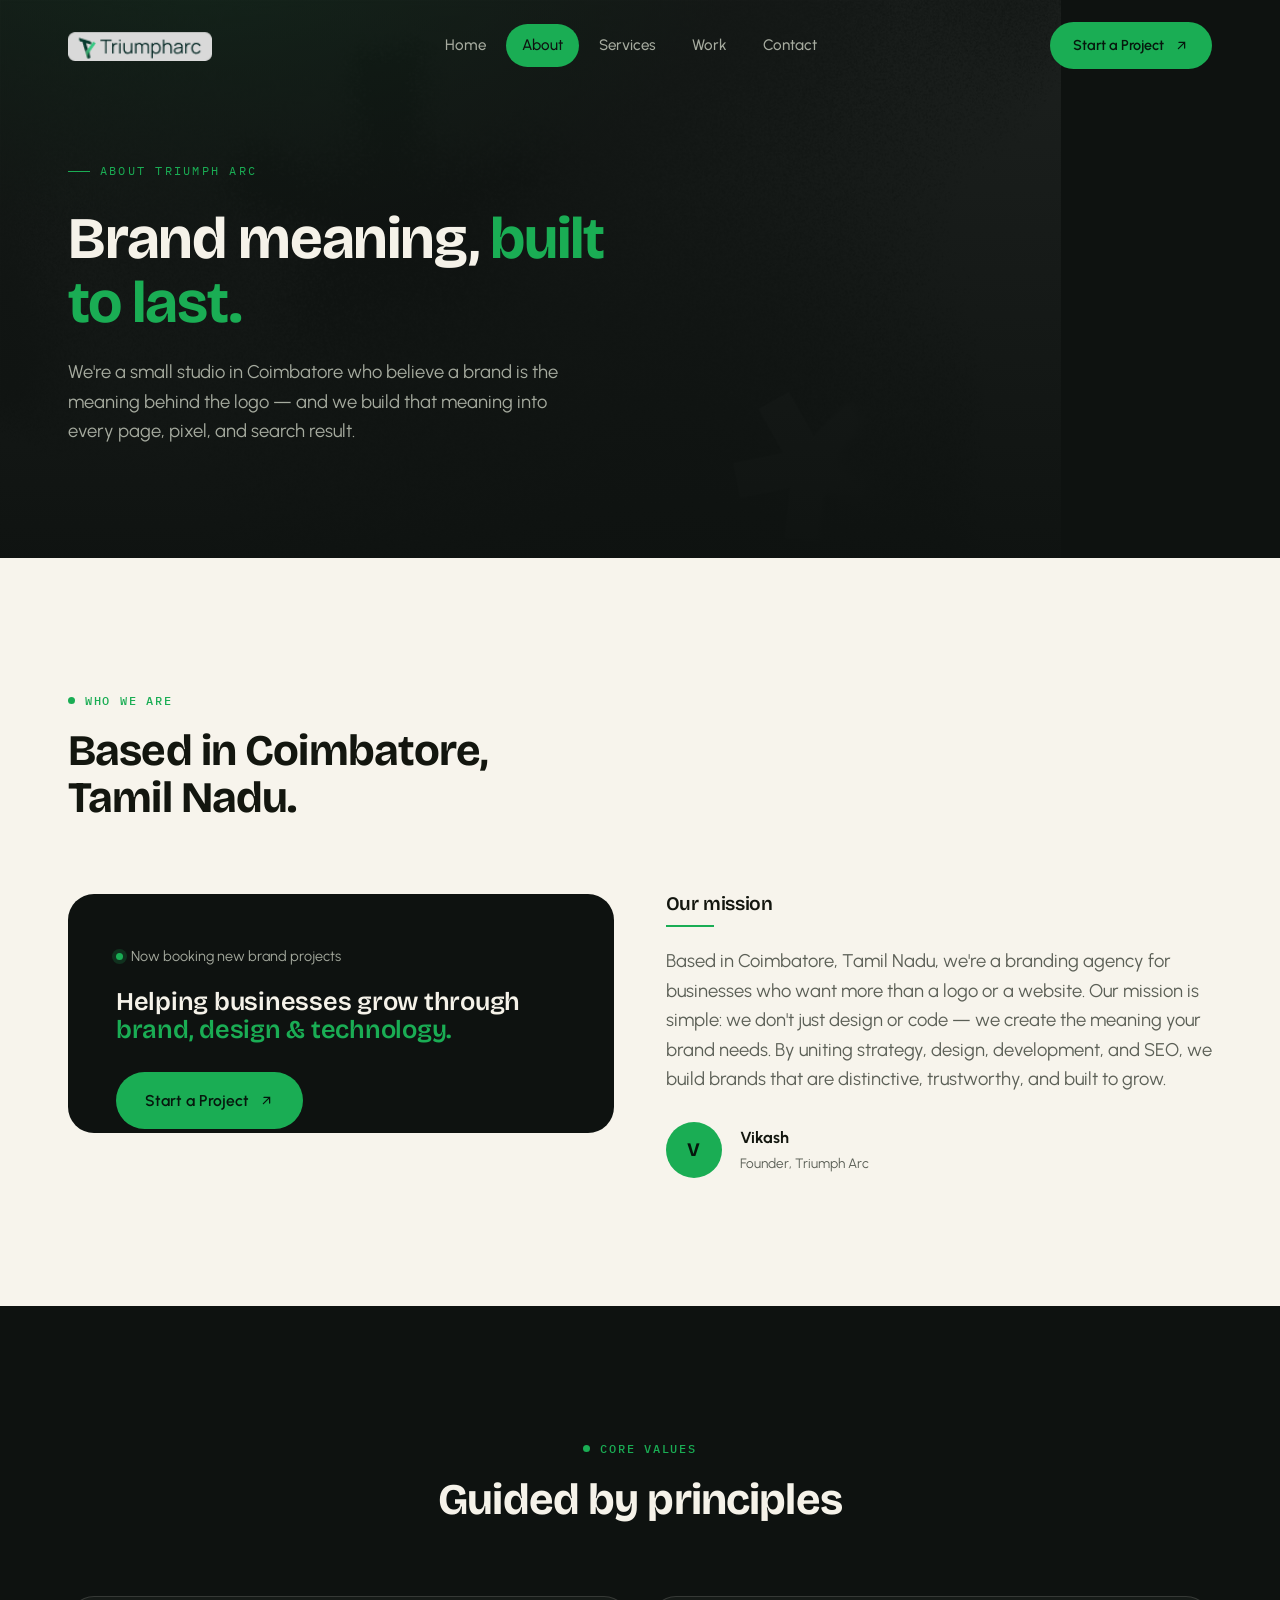
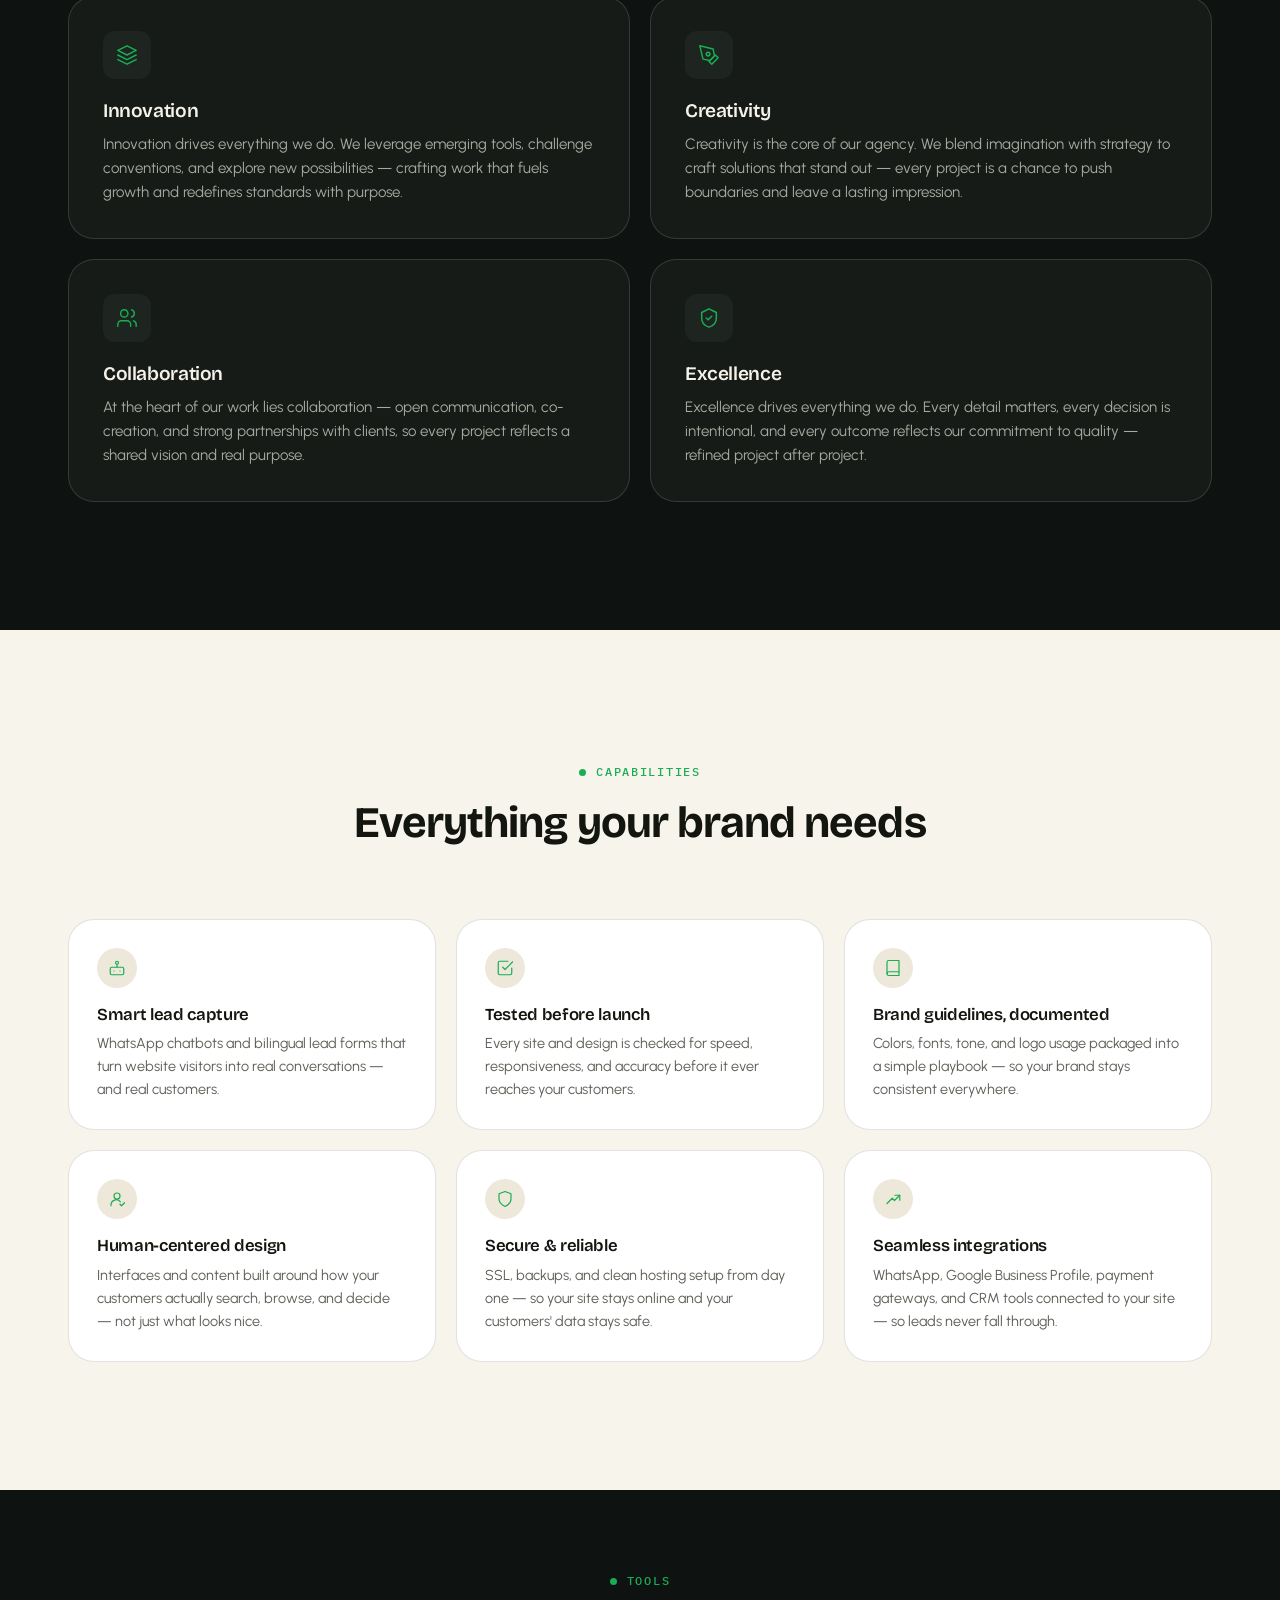
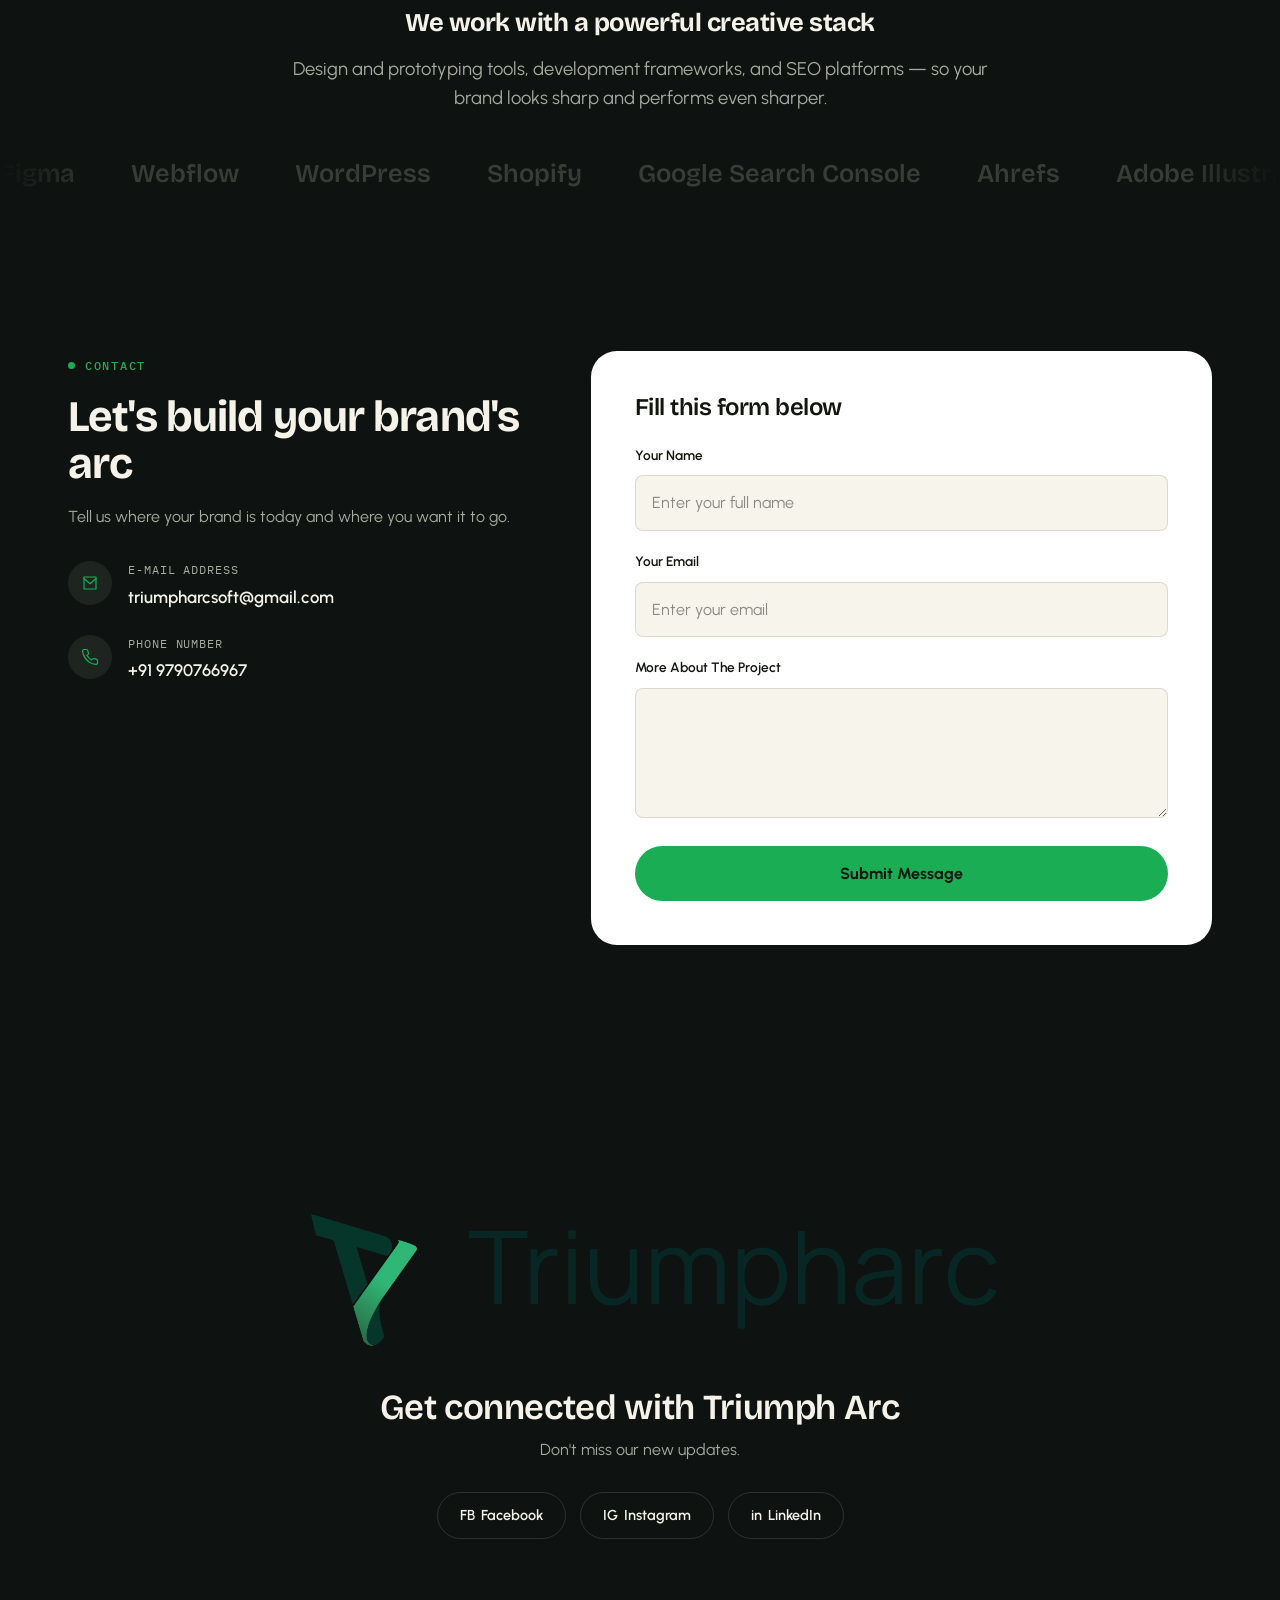
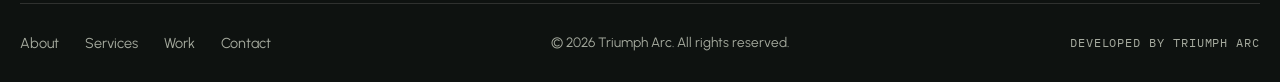
==== commit 32559e46: "Update contact email and phone number" ====
--- a/about.html
+++ b/about.html
@@ -190,11 +190,11 @@
           <div style="margin-top:32px;">
             <div class="contact-item">
               <div class="ic"><svg viewBox="0 0 24 24" fill="none" stroke-width="1.6" stroke-linecap="round" stroke-linejoin="round"><path d="M4 4h16v16H4z"/><path d="m4 6 8 7 8-7"/></svg></div>
-              <div><div class="lbl">E-mail address</div><div class="val">hello@triumpharc.in</div></div>
+              <div><div class="lbl">E-mail address</div><div class="val">triumpharcsoft@gmail.com</div></div>
             </div>
             <div class="contact-item">
               <div class="ic"><svg viewBox="0 0 24 24" fill="none" stroke-width="1.6" stroke-linecap="round" stroke-linejoin="round"><path d="M22 16.92v3a2 2 0 0 1-2.18 2 19.79 19.79 0 0 1-8.63-3.07 19.5 19.5 0 0 1-6-6 19.79 19.79 0 0 1-3.07-8.67A2 2 0 0 1 4.11 2h3a2 2 0 0 1 2 1.72c.127.96.362 1.903.7 2.81a2 2 0 0 1-.45 2.11L8.09 9.91a16 16 0 0 0 6 6l1.27-1.27a2 2 0 0 1 2.11-.45c.907.338 1.85.573 2.81.7A2 2 0 0 1 22 16.92z"/></svg></div>
-              <div><div class="lbl">Phone number</div><div class="val">+91 98765 43210</div></div>
+              <div><div class="lbl">Phone number</div><div class="val">+91 9790766967</div></div>
             </div>
           </div>
         </div>
